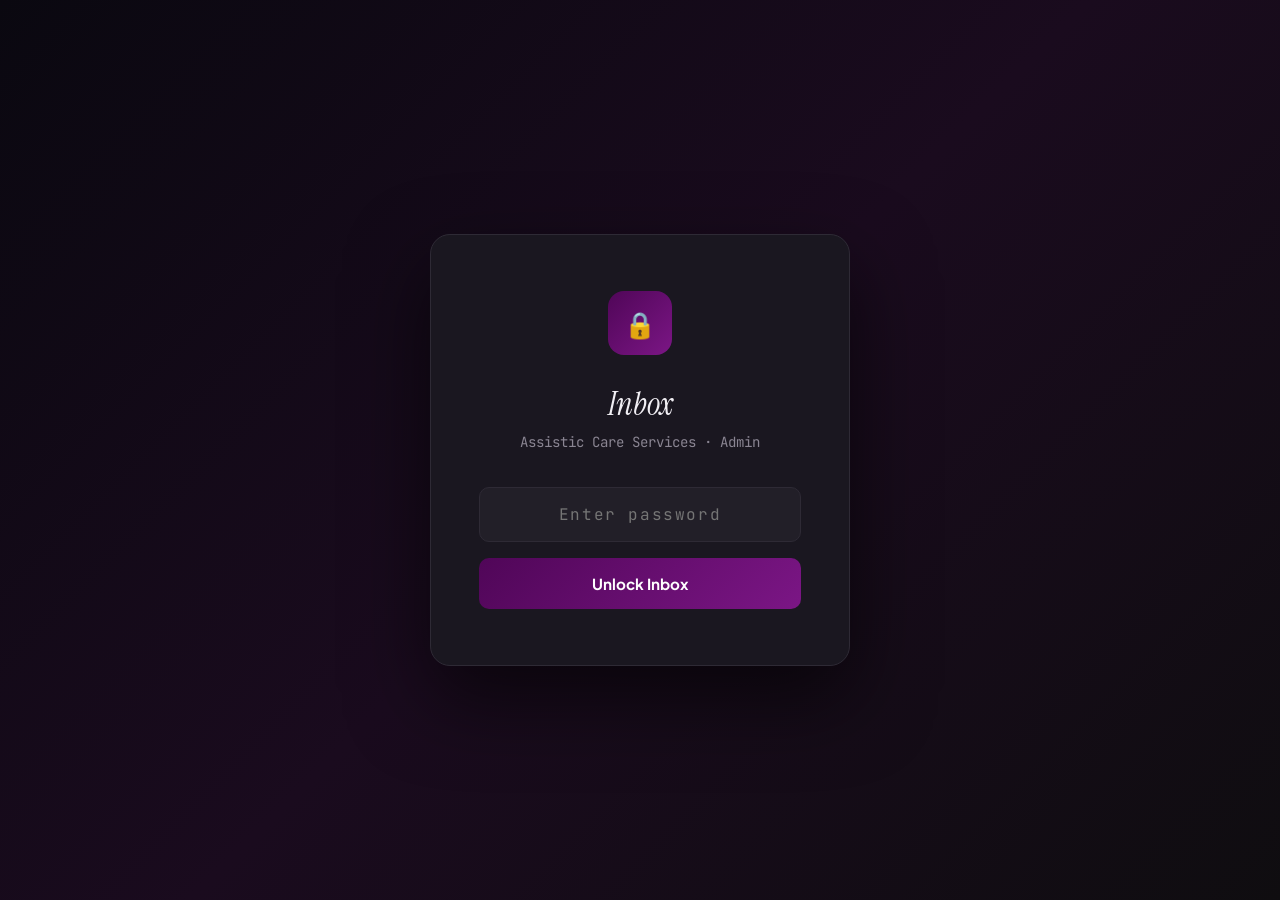
==== messages.html @ f19c72f3 "feat: Add password-protected /messages inbox + contact form localStorage" ====
<!DOCTYPE html>
<html lang="en">

<head>
  <meta charset="utf-8">
  <title>Messages — Assistic Care Services</title>
  <meta http-equiv="X-UA-Compatible" content="IE=edge">
  <meta name="viewport" content="width=device-width, initial-scale=1.0, maximum-scale=1.0, user-scalable=0">
  <meta name="robots" content="noindex, nofollow">
  <link href="https://fonts.googleapis.com/css2?family=Instrument+Serif:ital@0;1&family=Plus+Jakarta+Sans:wght@300;400;500;600;700;800&family=JetBrains+Mono:wght@400;500;600&display=swap" rel="stylesheet">
  <style>
    :root {
      --primary: #500658;
      --primary-light: #7b1685;
      --accent: #a1a30f;
      --accent-bright: #d5d71a;
      --dark: #0f0d10;
      --surface: #1a1720;
      --surface-2: #221f28;
      --border: #2e2a35;
      --text: #f0eef3;
      --text-muted: #8a8592;
      --font-serif: 'Instrument Serif', Georgia, serif;
      --font-sans: 'Plus Jakarta Sans', system-ui, sans-serif;
      --font-mono: 'JetBrains Mono', monospace;
    }

    * { box-sizing: border-box; margin: 0; padding: 0; }

    html { scroll-behavior: smooth; }

    body {
      font-family: var(--font-sans);
      background-color: var(--dark);
      color: var(--text);
      min-height: 100vh;
      -webkit-font-smoothing: antialiased;
    }

    a { color: inherit; text-decoration: none; }

    /* ---- LOCK SCREEN ---- */
    #lock-screen {
      position: fixed;
      inset: 0;
      background: linear-gradient(135deg, #0a0810 0%, #1a0b1e 50%, #0f0d10 100%);
      display: flex;
      align-items: center;
      justify-content: center;
      z-index: 9999;
      padding: 24px;
    }

    .lock-card {
      background: var(--surface);
      border: 1px solid var(--border);
      border-radius: 20px;
      padding: 56px 48px;
      width: 100%;
      max-width: 420px;
      text-align: center;
      box-shadow: 0 32px 80px rgba(0,0,0,0.6);
    }

    .lock-icon {
      width: 64px;
      height: 64px;
      background: linear-gradient(135deg, var(--primary), var(--primary-light));
      border-radius: 16px;
      display: flex;
      align-items: center;
      justify-content: center;
      margin: 0 auto 28px auto;
      font-size: 1.6rem;
    }

    .lock-title {
      font-family: var(--font-serif);
      font-size: 2rem;
      font-style: italic;
      font-weight: 400;
      color: var(--text);
      margin-bottom: 8px;
    }

    .lock-subtitle {
      font-size: 0.88rem;
      color: var(--text-muted);
      margin-bottom: 36px;
      font-family: var(--font-mono);
    }

    .lock-input {
      width: 100%;
      background: var(--surface-2);
      border: 1px solid var(--border);
      border-radius: 10px;
      padding: 16px 20px;
      font-family: var(--font-mono);
      font-size: 1rem;
      color: var(--text);
      letter-spacing: 0.1em;
      text-align: center;
      margin-bottom: 16px;
      transition: border-color 0.2s ease, box-shadow 0.2s ease;
      outline: none;
    }

    .lock-input:focus {
      border-color: var(--primary);
      box-shadow: 0 0 0 3px rgba(80,6,88,0.2);
    }

    .lock-input.error {
      border-color: #e05252;
      box-shadow: 0 0 0 3px rgba(224,82,82,0.15);
      animation: shake 0.35s ease;
    }

    @keyframes shake {
      0%, 100% { transform: translateX(0); }
      20%       { transform: translateX(-8px); }
      60%       { transform: translateX(8px); }
      80%       { transform: translateX(-4px); }
    }

    .lock-btn {
      width: 100%;
      background: linear-gradient(135deg, var(--primary), var(--primary-light));
      color: #fff;
      border: none;
      border-radius: 10px;
      padding: 16px;
      font-family: var(--font-sans);
      font-size: 0.95rem;
      font-weight: 700;
      cursor: pointer;
      transition: opacity 0.2s ease, transform 0.2s ease;
    }

    .lock-btn:hover {
      opacity: 0.9;
      transform: translateY(-2px);
    }

    .lock-error {
      font-size: 0.82rem;
      color: #e05252;
      font-family: var(--font-mono);
      margin-top: 12px;
      display: none;
    }

    /* ---- MAIN APP ---- */
    #app { display: none; }

    /* ---- HEADER ---- */
    .app-header {
      background: var(--surface);
      border-bottom: 1px solid var(--border);
      padding: 20px 32px;
      display: flex;
      align-items: center;
      justify-content: space-between;
      position: sticky;
      top: 0;
      z-index: 100;
    }

    .app-header-left {
      display: flex;
      align-items: center;
      gap: 14px;
    }

    .app-brand {
      font-family: var(--font-mono);
      font-size: 0.72rem;
      font-weight: 600;
      text-transform: uppercase;
      letter-spacing: 0.15em;
      color: var(--text-muted);
    }

    .app-brand span { color: var(--accent-bright); }

    .app-title {
      font-family: var(--font-serif);
      font-size: 1.5rem;
      font-style: italic;
      color: var(--text);
    }

    .header-actions {
      display: flex;
      align-items: center;
      gap: 12px;
    }

    .btn-sm {
      display: inline-flex;
      align-items: center;
      gap: 6px;
      padding: 8px 16px;
      border-radius: 8px;
      font-size: 0.8rem;
      font-weight: 600;
      font-family: var(--font-mono);
      cursor: pointer;
      border: 1px solid var(--border);
      transition: all 0.2s ease;
    }

    .btn-sm-ghost {
      background: transparent;
      color: var(--text-muted);
    }
    .btn-sm-ghost:hover {
      background: var(--surface-2);
      color: var(--text);
      border-color: var(--text-muted);
    }

    .btn-sm-danger {
      background: transparent;
      color: #e05252;
      border-color: rgba(224,82,82,0.3);
    }
    .btn-sm-danger:hover {
      background: rgba(224,82,82,0.1);
      border-color: #e05252;
    }

    /* ---- CONTENT ---- */
    .app-content {
      max-width: 960px;
      margin: 0 auto;
      padding: 48px 24px;
    }

    /* ---- STATS BAR ---- */
    .stats-bar {
      display: flex;
      align-items: center;
      gap: 24px;
      margin-bottom: 40px;
      padding: 20px 28px;
      background: var(--surface);
      border: 1px solid var(--border);
      border-radius: 14px;
      flex-wrap: wrap;
    }

    .stat-item {
      display: flex;
      flex-direction: column;
      gap: 2px;
    }

    .stat-num {
      font-family: var(--font-mono);
      font-size: 1.6rem;
      font-weight: 600;
      color: var(--text);
      line-height: 1;
    }

    .stat-label {
      font-size: 0.72rem;
      text-transform: uppercase;
      letter-spacing: 0.1em;
      color: var(--text-muted);
      font-family: var(--font-mono);
    }

    .stat-divider {
      width: 1px;
      height: 36px;
      background: var(--border);
    }

    /* ---- EMPTY STATE ---- */
    #empty-state {
      text-align: center;
      padding: 80px 40px;
      color: var(--text-muted);
    }

    #empty-state .empty-icon {
      font-size: 3rem;
      margin-bottom: 20px;
      opacity: 0.4;
    }

    #empty-state h3 {
      font-family: var(--font-serif);
      font-size: 1.6rem;
      font-style: italic;
      color: var(--text-muted);
      margin-bottom: 8px;
    }

    #empty-state p {
      font-size: 0.9rem;
      font-family: var(--font-mono);
    }

    /* ---- MESSAGE CARDS ---- */
    .messages-list {
      display: flex;
      flex-direction: column;
      gap: 16px;
    }

    .msg-card {
      background: var(--surface);
      border: 1px solid var(--border);
      border-radius: 14px;
      padding: 28px 32px;
      transition: border-color 0.2s ease, box-shadow 0.2s ease;
      position: relative;
      overflow: hidden;
    }

    .msg-card::before {
      content: '';
      position: absolute;
      left: 0;
      top: 0;
      bottom: 0;
      width: 3px;
      background: linear-gradient(180deg, var(--primary), var(--primary-light));
      border-radius: 3px 0 0 3px;
    }

    .msg-card:hover {
      border-color: rgba(80,6,88,0.5);
      box-shadow: 0 8px 32px rgba(0,0,0,0.25);
    }

    .msg-header {
      display: flex;
      align-items: flex-start;
      justify-content: space-between;
      gap: 16px;
      margin-bottom: 18px;
      flex-wrap: wrap;
    }

    .msg-sender {
      display: flex;
      align-items: center;
      gap: 14px;
    }

    .msg-avatar {
      width: 44px;
      height: 44px;
      border-radius: 50%;
      background: linear-gradient(135deg, var(--primary), var(--primary-light));
      display: flex;
      align-items: center;
      justify-content: center;
      font-family: var(--font-mono);
      font-size: 0.9rem;
      font-weight: 600;
      color: #fff;
      flex-shrink: 0;
    }

    .msg-name {
      font-size: 1.05rem;
      font-weight: 700;
      color: var(--text);
      margin-bottom: 2px;
    }

    .msg-contact {
      font-family: var(--font-mono);
      font-size: 0.78rem;
      color: var(--text-muted);
    }

    .msg-meta {
      display: flex;
      flex-direction: column;
      align-items: flex-end;
      gap: 4px;
      flex-shrink: 0;
    }

    .msg-timestamp {
      font-family: var(--font-mono);
      font-size: 0.72rem;
      color: var(--text-muted);
    }

    .msg-appt-badge {
      display: inline-flex;
      align-items: center;
      gap: 5px;
      background: rgba(161,163,15,0.12);
      border: 1px solid rgba(161,163,15,0.3);
      color: var(--accent-bright);
      font-family: var(--font-mono);
      font-size: 0.68rem;
      font-weight: 600;
      text-transform: uppercase;
      letter-spacing: 0.08em;
      padding: 3px 10px;
      border-radius: 9999px;
    }

    .msg-divider {
      border: none;
      border-top: 1px dashed var(--border);
      margin: 16px 0;
    }

    .msg-body {
      font-size: 0.97rem;
      line-height: 1.75;
      color: rgba(240,238,243,0.8);
    }

    .msg-footer {
      display: flex;
      align-items: center;
      gap: 10px;
      margin-top: 18px;
      padding-top: 16px;
      border-top: 1px dashed var(--border);
      flex-wrap: wrap;
    }

    .msg-detail-chip {
      display: inline-flex;
      align-items: center;
      gap: 6px;
      font-family: var(--font-mono);
      font-size: 0.75rem;
      color: var(--text-muted);
      background: var(--surface-2);
      padding: 5px 12px;
      border-radius: 6px;
      border: 1px solid var(--border);
    }

    .msg-delete-btn {
      margin-left: auto;
      background: transparent;
      border: none;
      color: rgba(224,82,82,0.45);
      cursor: pointer;
      font-size: 0.78rem;
      font-family: var(--font-mono);
      padding: 5px 10px;
      border-radius: 6px;
      transition: all 0.2s ease;
    }

    .msg-delete-btn:hover {
      background: rgba(224,82,82,0.1);
      color: #e05252;
    }

    .back-link {
      display: inline-flex;
      align-items: center;
      gap: 6px;
      font-family: var(--font-mono);
      font-size: 0.78rem;
      color: var(--text-muted);
      transition: color 0.2s ease;
    }
    .back-link:hover { color: var(--text); }

    @media (max-width: 600px) {
      .app-header  { padding: 16px 20px; flex-wrap: wrap; gap: 12px; }
      .lock-card   { padding: 40px 24px; }
      .app-content { padding: 28px 16px; }
      .msg-card    { padding: 22px 20px; }
    }
  </style>
</head>

<body>

  <!-- LOCK SCREEN -->
  <div id="lock-screen">
    <div class="lock-card">
      <div class="lock-icon">🔒</div>
      <h1 class="lock-title">Inbox</h1>
      <p class="lock-subtitle">Assistic Care Services &middot; Admin</p>
      <input type="password" id="password-input" class="lock-input" placeholder="Enter password" autocomplete="current-password">
      <button class="lock-btn" id="unlock-btn">Unlock Inbox</button>
      <p class="lock-error" id="lock-error">Incorrect password. Please try again.</p>
    </div>
  </div>

  <!-- MAIN APP -->
  <div id="app">

    <header class="app-header">
      <div class="app-header-left">
        <a href="index.html" class="back-link">&larr; Back to site</a>
        <span style="color:var(--border)">|</span>
        <div>
          <div class="app-brand">Assistic Care <span>Admin</span></div>
          <div class="app-title">Messages Inbox</div>
        </div>
      </div>
      <div class="header-actions">
        <button class="btn-sm btn-sm-danger" id="clear-all-btn">&#128465; Clear All</button>
        <button class="btn-sm btn-sm-ghost" id="logout-btn">Lock</button>
      </div>
    </header>

    <main class="app-content">

      <div class="stats-bar">
        <div class="stat-item">
          <span class="stat-num" id="total-count">0</span>
          <span class="stat-label">Total Messages</span>
        </div>
        <div class="stat-divider"></div>
        <div class="stat-item">
          <span class="stat-num" id="today-count">0</span>
          <span class="stat-label">Today</span>
        </div>
        <div class="stat-divider"></div>
        <div class="stat-item">
          <span class="stat-num" id="latest-date">&mdash;</span>
          <span class="stat-label">Last Received</span>
        </div>
      </div>

      <div id="empty-state" style="display:none;">
        <div class="empty-icon">&#128205;</div>
        <h3>No messages yet</h3>
        <p>Submissions from the contact form will appear here.</p>
      </div>

      <div class="messages-list" id="messages-list"></div>

    </main>
  </div>

  <script>
    const PASSWORD    = 'Assistic';
    const STORE_KEY   = 'assistic_messages';
    const SESSION_KEY = 'assistic_unlocked';

    const lockScreen  = document.getElementById('lock-screen');
    const app         = document.getElementById('app');
    const passInput   = document.getElementById('password-input');
    const unlockBtn   = document.getElementById('unlock-btn');
    const lockError   = document.getElementById('lock-error');
    const logoutBtn   = document.getElementById('logout-btn');
    const clearAllBtn = document.getElementById('clear-all-btn');
    const msgList     = document.getElementById('messages-list');
    const emptyState  = document.getElementById('empty-state');
    const totalCount  = document.getElementById('total-count');
    const todayCount  = document.getElementById('today-count');
    const latestDate  = document.getElementById('latest-date');

    function unlock() {
      if (passInput.value === PASSWORD) {
        sessionStorage.setItem(SESSION_KEY, '1');
        lockScreen.style.display = 'none';
        app.style.display = 'block';
        lockError.style.display = 'none';
        renderMessages();
      } else {
        passInput.classList.add('error');
        lockError.style.display = 'block';
        setTimeout(() => passInput.classList.remove('error'), 500);
        passInput.value = '';
        passInput.focus();
      }
    }

    unlockBtn.addEventListener('click', unlock);
    passInput.addEventListener('keydown', e => { if (e.key === 'Enter') unlock(); });

    logoutBtn.addEventListener('click', () => {
      sessionStorage.removeItem(SESSION_KEY);
      app.style.display = 'none';
      lockScreen.style.display = 'flex';
      passInput.value = '';
    });

    if (sessionStorage.getItem(SESSION_KEY)) {
      lockScreen.style.display = 'none';
      app.style.display = 'block';
      renderMessages();
    }

    function getMessages() {
      return JSON.parse(localStorage.getItem(STORE_KEY) || '[]');
    }

    function saveMessages(msgs) {
      localStorage.setItem(STORE_KEY, JSON.stringify(msgs));
    }

    function formatTimestamp(iso) {
      const d = new Date(iso);
      return d.toLocaleString('en-US', { month: 'short', day: 'numeric', year: 'numeric', hour: '2-digit', minute: '2-digit' });
    }

    function formatDate(val) {
      if (!val) return null;
      const [y, m, d] = val.split('-');
      return new Date(y, m - 1, d).toLocaleDateString('en-US', { month: 'short', day: 'numeric', year: 'numeric' });
    }

    function formatTime(t) {
      if (!t) return null;
      const [h, m] = t.split(':');
      const d = new Date();
      d.setHours(+h, +m);
      return d.toLocaleTimeString('en-US', { hour: '2-digit', minute: '2-digit' });
    }

    function isToday(iso) {
      return new Date(iso).toDateString() === new Date().toDateString();
    }

    function initials(first, last) {
      return ((first[0] || '') + (last[0] || '')).toUpperCase();
    }

    function renderMessages() {
      const msgs = getMessages();
      totalCount.textContent = msgs.length;
      todayCount.textContent = msgs.filter(m => isToday(m.timestamp)).length;
      latestDate.textContent = msgs.length ? formatTimestamp(msgs[0].timestamp).split(',')[0] : '\u2014';

      msgList.innerHTML = '';

      if (msgs.length === 0) {
        emptyState.style.display = 'block';
        return;
      }
      emptyState.style.display = 'none';

      msgs.forEach(msg => {
        const card = document.createElement('div');
        card.className = 'msg-card';
        card.dataset.id = msg.id;

        const fmtDate = formatDate(msg.date);
        const fmtTime = formatTime(msg.time);

        card.innerHTML = `
          <div class="msg-header">
            <div class="msg-sender">
              <div class="msg-avatar">${initials(msg.firstname, msg.lastname)}</div>
              <div>
                <div class="msg-name">${msg.firstname} ${msg.lastname}</div>
                <div class="msg-contact">${msg.email} &middot; ${msg.phone}</div>
              </div>
            </div>
            <div class="msg-meta">
              <span class="msg-timestamp">${formatTimestamp(msg.timestamp)}</span>
              ${fmtDate ? `<span class="msg-appt-badge">&#128197; ${fmtDate}</span>` : ''}
            </div>
          </div>
          <hr class="msg-divider">
          <div class="msg-body">${msg.message.replace(/\n/g, '<br>')}</div>
          <div class="msg-footer">
            ${fmtDate ? `<span class="msg-detail-chip">&#128197; ${fmtDate}</span>` : ''}
            ${fmtTime ? `<span class="msg-detail-chip">&#128336; ${fmtTime}</span>` : ''}
            <span class="msg-detail-chip">&#128222; ${msg.phone}</span>
            <button class="msg-delete-btn" data-id="${msg.id}">&times; Delete</button>
          </div>
        `;

        msgList.appendChild(card);
      });

      document.querySelectorAll('.msg-delete-btn').forEach(btn => {
        btn.addEventListener('click', () => {
          const updated = getMessages().filter(m => m.id !== +btn.dataset.id);
          saveMessages(updated);
          renderMessages();
        });
      });
    }

    clearAllBtn.addEventListener('click', () => {
      if (confirm('Delete all messages? This cannot be undone.')) {
        localStorage.removeItem(STORE_KEY);
        renderMessages();
      }
    });
  </script>

</body>
</html>
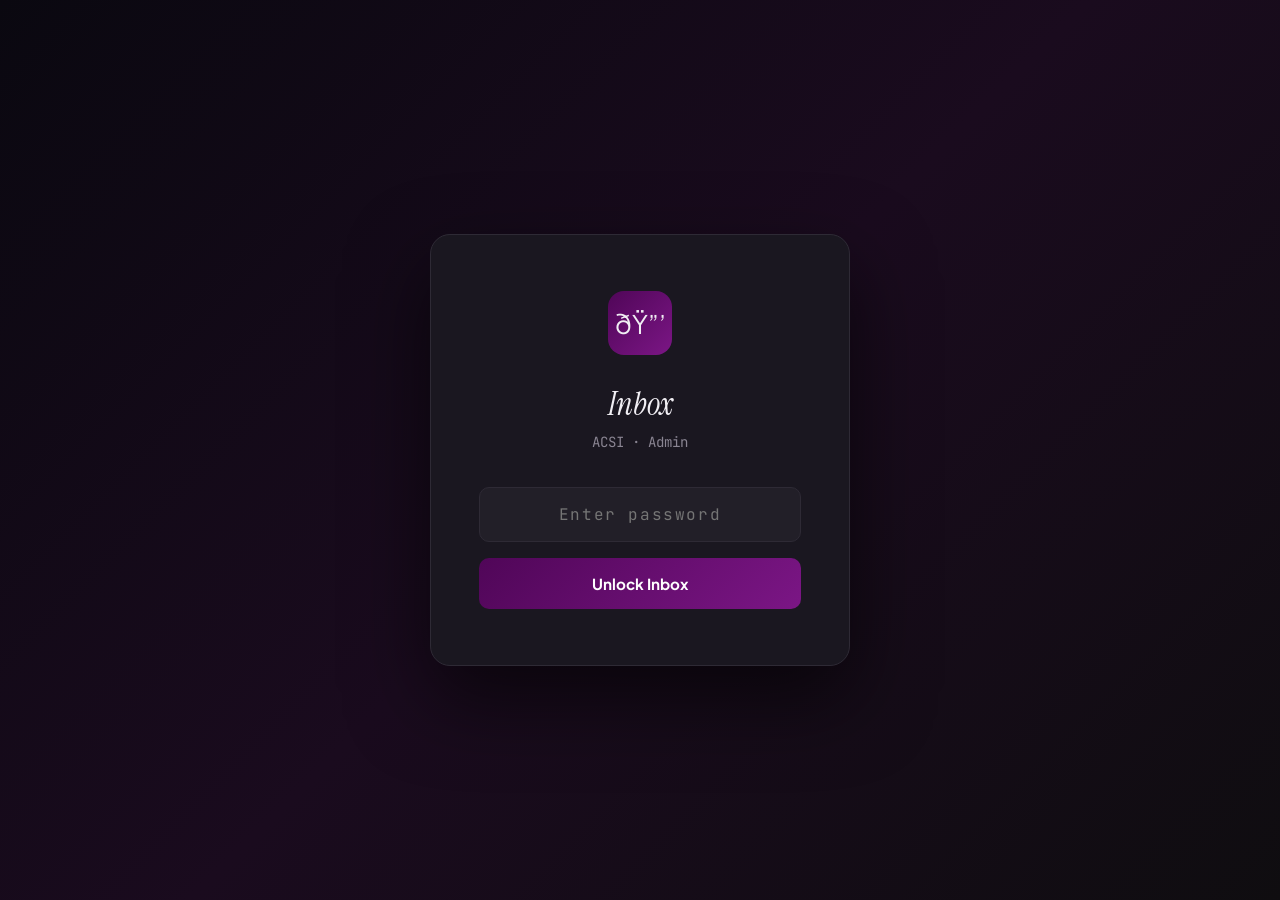
==== commit c5969db6: "Use ACSI branding, add hero image, fix mission casing" ====
--- a/messages.html
+++ b/messages.html
@@ -1,9 +1,9 @@
-<!DOCTYPE html>
+﻿<!DOCTYPE html>
 <html lang="en">
 
 <head>
   <meta charset="utf-8">
-  <title>Messages — Assistic Care Services</title>
+  <title>Messages â€” Assistic Care Services</title>
   <meta http-equiv="X-UA-Compatible" content="IE=edge">
   <meta name="viewport" content="width=device-width, initial-scale=1.0, maximum-scale=1.0, user-scalable=0">
   <meta name="robots" content="noindex, nofollow">
@@ -489,9 +489,9 @@
   <!-- LOCK SCREEN -->
   <div id="lock-screen">
     <div class="lock-card">
-      <div class="lock-icon">🔒</div>
+      <div class="lock-icon">ðŸ”’</div>
       <h1 class="lock-title">Inbox</h1>
-      <p class="lock-subtitle">Assistic Care Services &middot; Admin</p>
+      <p class="lock-subtitle">ACSI &middot; Admin</p>
       <input type="password" id="password-input" class="lock-input" placeholder="Enter password" autocomplete="current-password">
       <button class="lock-btn" id="unlock-btn">Unlock Inbox</button>
       <p class="lock-error" id="lock-error">Incorrect password. Please try again.</p>
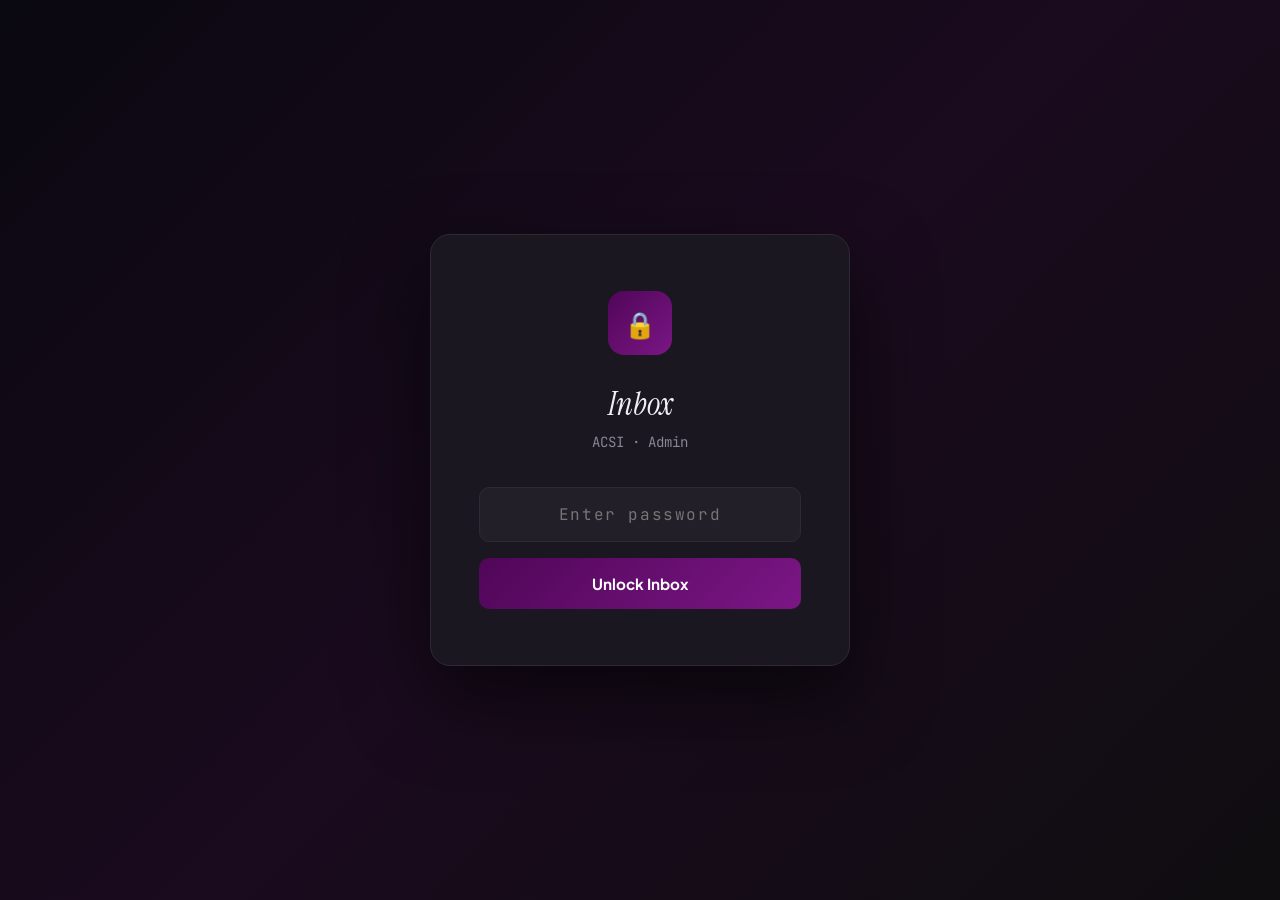
==== commit 038652c2: "fix: resolve mojibake and encoding issues on emojis and special characters" ====
--- a/messages.html
+++ b/messages.html
@@ -1,9 +1,9 @@
-﻿<!DOCTYPE html>
+<!DOCTYPE html>
 <html lang="en">
 
 <head>
   <meta charset="utf-8">
-  <title>Messages â€” Assistic Care Services</title>
+  <title>Messages — Assistic Care Services</title>
   <meta http-equiv="X-UA-Compatible" content="IE=edge">
   <meta name="viewport" content="width=device-width, initial-scale=1.0, maximum-scale=1.0, user-scalable=0">
   <meta name="robots" content="noindex, nofollow">
@@ -489,7 +489,7 @@
   <!-- LOCK SCREEN -->
   <div id="lock-screen">
     <div class="lock-card">
-      <div class="lock-icon">ðŸ”’</div>
+      <div class="lock-icon">🔒</div>
       <h1 class="lock-title">Inbox</h1>
       <p class="lock-subtitle">ACSI &middot; Admin</p>
       <input type="password" id="password-input" class="lock-input" placeholder="Enter password" autocomplete="current-password">
